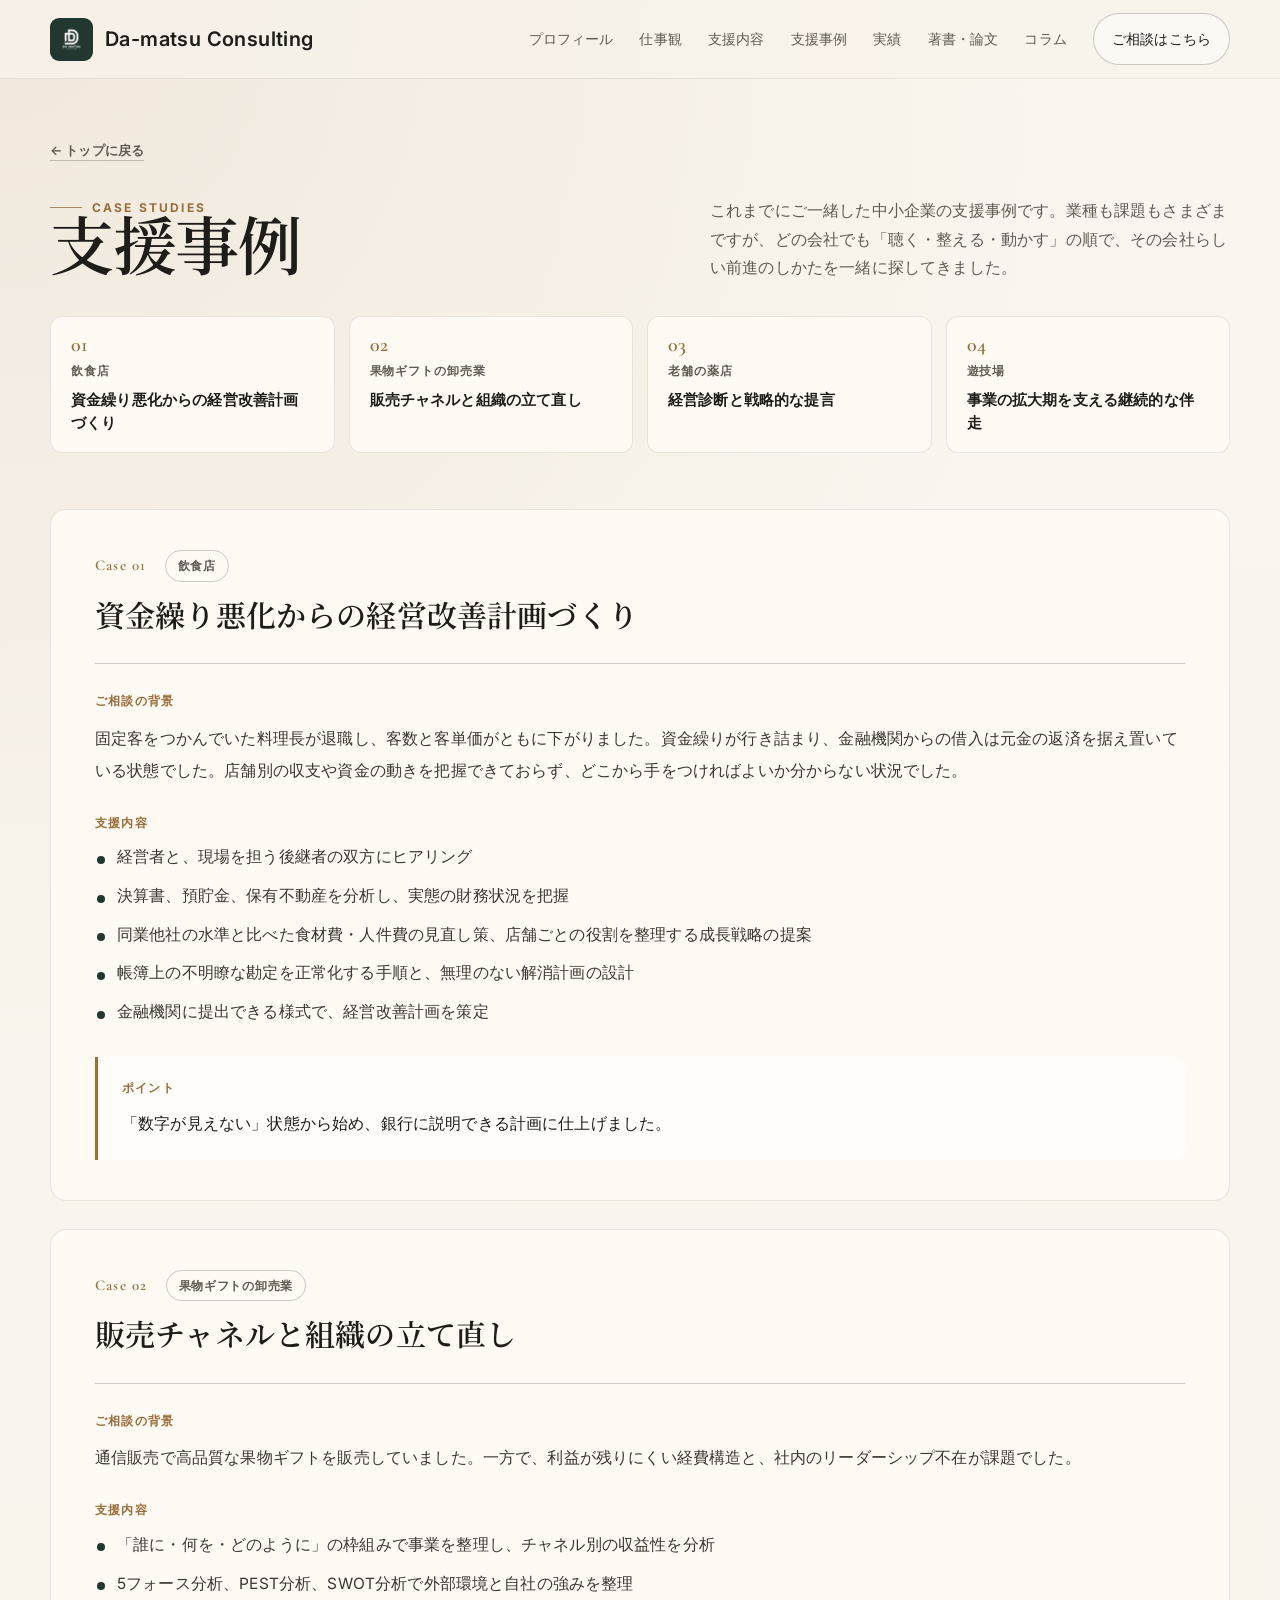
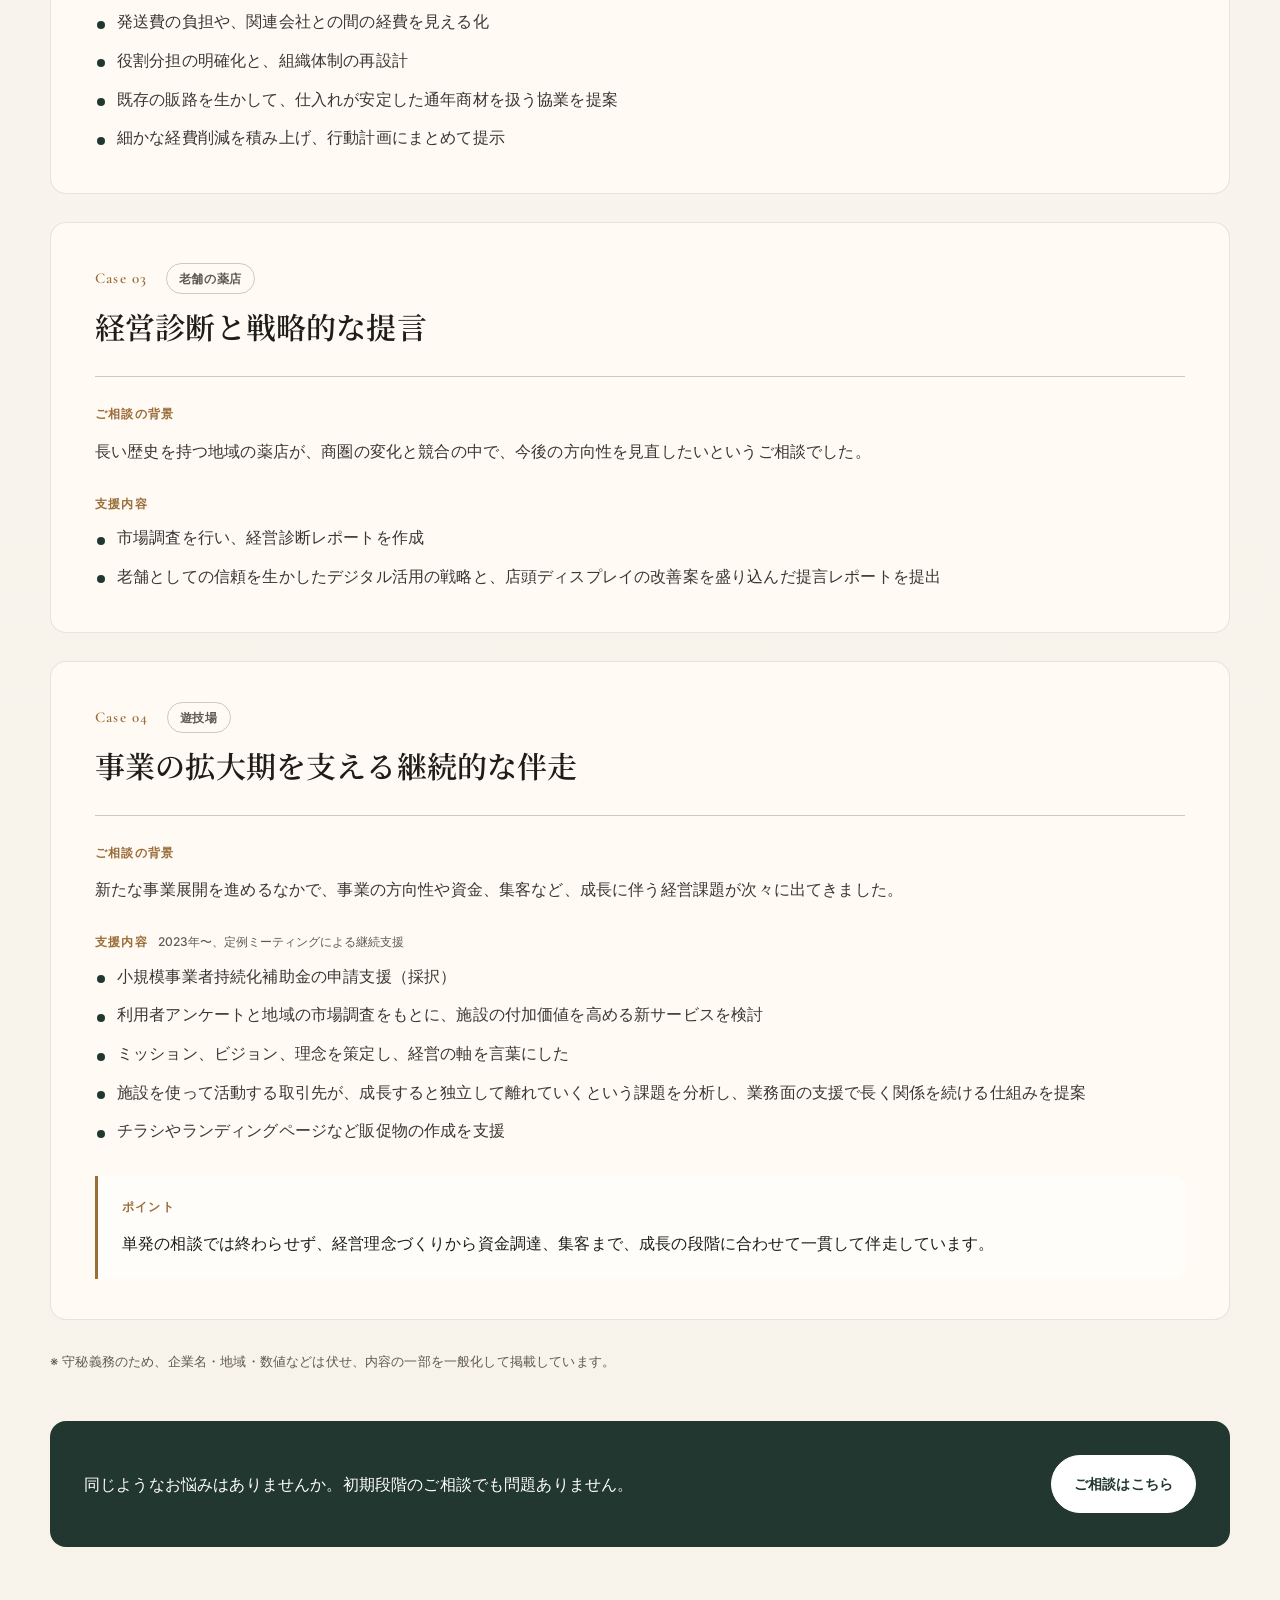
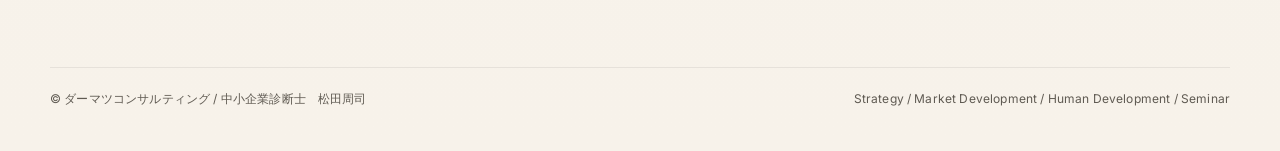
==== code_sandbox_light_git_bd143990_1787121911/cases.html @ 31232b45 "支援事例ページを追加し、トップページに入口を設置 - cases.html を新設（匿名の支援事例4件） - トップページに事例カード4枚と詳細ページへのリンクを追加 - 全ページのメニューに「支援事" ====
<!DOCTYPE html>
<html lang="ja">
<head>
  <meta charset="UTF-8" />
  <meta name="viewport" content="width=device-width, initial-scale=1.0" />
  <title>支援事例 | ダーマツコンサルティング</title>
  <meta name="description" content="ダーマツコンサルティング 松田周司（中小企業診断士）による中小企業支援の事例。経営改善計画、販売チャネルの見直し、経営診断、継続的な伴走支援などをご紹介します。" />
  <link rel="preconnect" href="https://fonts.googleapis.com">
  <link rel="preconnect" href="https://fonts.gstatic.com" crossorigin>
  <link href="https://fonts.googleapis.com/css2?family=Cormorant+Garamond:wght@400;500;600;700&family=Inter:wght@400;500;600;700&family=Noto+Serif+JP:wght@500;600;700&display=swap" rel="stylesheet">
  <link rel="stylesheet" href="css/column.css" />
</head>
<body>
  <header class="site-header">
    <div class="wrap">
      <a class="brand" href="index.html" aria-label="ダーマツコンサルティング ホーム">
        <img class="brand-mark" src="images/damatsu-logo.png" alt="" aria-hidden="true" style="width: 43px; height: 43px;" />
        <span class="brand-text">
          <span class="ja">Da-matsu Consulting</span>
        </span>
      </a>
      <button class="nav-toggle" id="navToggle" aria-label="メニューを開く" aria-expanded="false" aria-controls="siteNav">
        <span></span>
      </button>
      <nav class="nav" id="siteNav">
        <a href="index.html#profile">プロフィール</a>
        <a href="index.html#philosophy">仕事観</a>
        <a href="index.html#services">支援内容</a>
        <a href="cases.html">支援事例</a>
        <a href="index.html#achievements">実績</a>
        <a href="index.html#publications">著書・論文</a>
        <a href="column.html">コラム</a>
        <a href="index.html#contact" class="cta">ご相談はこちら</a>
      </nav>
    </div>
    <div class="nav-overlay" id="navOverlay"></div>
  </header>

    <main>
    <section class="section cases-area" id="cases" style="padding-top:56px;">
      <div class="wrap">
        <p class="reveal" style="margin-bottom:24px;"><a href="index.html" style="font-size:13px; font-weight:600; color:var(--ink-soft); border-bottom:1px solid var(--line-strong); padding-bottom:2px;">← トップに戻る</a></p>

        <div class="section-head reveal">
          <div>
            <span class="eyebrow">Case Studies</span>
            <h2>支援事例</h2>
          </div>
          <p>これまでにご一緒した中小企業の支援事例です。業種も課題もさまざまですが、どの会社でも「聴く・整える・動かす」の順で、その会社らしい前進のしかたを一緒に探してきました。</p>
        </div>

        <nav class="case-index reveal" aria-label="事例一覧">
          <a href="#case1"><span class="n">01</span><span class="ind">飲食店</span><span class="ttl">資金繰り悪化からの経営改善計画づくり</span></a>
          <a href="#case2"><span class="n">02</span><span class="ind">果物ギフトの卸売業</span><span class="ttl">販売チャネルと組織の立て直し</span></a>
          <a href="#case3"><span class="n">03</span><span class="ind">老舗の薬店</span><span class="ttl">経営診断と戦略的な提言</span></a>
          <a href="#case4"><span class="n">04</span><span class="ind">遊技場</span><span class="ttl">事業の拡大期を支える継続的な伴走</span></a>
        </nav>

        <div class="case-list">
          <article class="case reveal" id="case1">
            <header class="case-head">
              <span class="case-n">Case 01</span>
              <span class="case-ind">飲食店</span>
              <h3>資金繰り悪化からの経営改善計画づくり</h3>
            </header>
            <div class="case-block">
              <span class="k">ご相談の背景</span>
              <p>固定客をつかんでいた料理長が退職し、客数と客単価がともに下がりました。資金繰りが行き詰まり、金融機関からの借入は元金の返済を据え置いている状態でした。店舗別の収支や資金の動きを把握できておらず、どこから手をつければよいか分からない状況でした。</p>
            </div>
            <div class="case-block">
              <span class="k">支援内容</span>
              <ul>
                <li>経営者と、現場を担う後継者の双方にヒアリング</li>
                <li>決算書、預貯金、保有不動産を分析し、実態の財務状況を把握</li>
                <li>同業他社の水準と比べた食材費・人件費の見直し策、店舗ごとの役割を整理する成長戦略の提案</li>
                <li>帳簿上の不明瞭な勘定を正常化する手順と、無理のない解消計画の設計</li>
                <li>金融機関に提出できる様式で、経営改善計画を策定</li>
              </ul>
            </div>
            <div class="case-point">
              <span class="k">ポイント</span>
              <p>「数字が見えない」状態から始め、銀行に説明できる計画に仕上げました。</p>
            </div>
          </article>
          <article class="case reveal" id="case2">
            <header class="case-head">
              <span class="case-n">Case 02</span>
              <span class="case-ind">果物ギフトの卸売業</span>
              <h3>販売チャネルと組織の立て直し</h3>
            </header>
            <div class="case-block">
              <span class="k">ご相談の背景</span>
              <p>通信販売で高品質な果物ギフトを販売していました。一方で、利益が残りにくい経費構造と、社内のリーダーシップ不在が課題でした。</p>
            </div>
            <div class="case-block">
              <span class="k">支援内容</span>
              <ul>
                <li>「誰に・何を・どのように」の枠組みで事業を整理し、チャネル別の収益性を分析</li>
                <li>5フォース分析、PEST分析、SWOT分析で外部環境と自社の強みを整理</li>
                <li>発送費の負担や、関連会社との間の経費を見える化</li>
                <li>役割分担の明確化と、組織体制の再設計</li>
                <li>既存の販路を生かして、仕入れが安定した通年商材を扱う協業を提案</li>
                <li>細かな経費削減を積み上げ、行動計画にまとめて提示</li>
              </ul>
            </div>
          </article>
          <article class="case reveal" id="case3">
            <header class="case-head">
              <span class="case-n">Case 03</span>
              <span class="case-ind">老舗の薬店</span>
              <h3>経営診断と戦略的な提言</h3>
            </header>
            <div class="case-block">
              <span class="k">ご相談の背景</span>
              <p>長い歴史を持つ地域の薬店が、商圏の変化と競合の中で、今後の方向性を見直したいというご相談でした。</p>
            </div>
            <div class="case-block">
              <span class="k">支援内容</span>
              <ul>
                <li>市場調査を行い、経営診断レポートを作成</li>
                <li>老舗としての信頼を生かしたデジタル活用の戦略と、店頭ディスプレイの改善案を盛り込んだ提言レポートを提出</li>
              </ul>
            </div>
          </article>
          <article class="case reveal" id="case4">
            <header class="case-head">
              <span class="case-n">Case 04</span>
              <span class="case-ind">遊技場</span>
              <h3>事業の拡大期を支える継続的な伴走</h3>
            </header>
            <div class="case-block">
              <span class="k">ご相談の背景</span>
              <p>新たな事業展開を進めるなかで、事業の方向性や資金、集客など、成長に伴う経営課題が次々に出てきました。</p>
            </div>
            <div class="case-block">
              <span class="k">支援内容<span class="case-note">2023年〜、定例ミーティングによる継続支援</span></span>
              <ul>
                <li>小規模事業者持続化補助金の申請支援（採択）</li>
                <li>利用者アンケートと地域の市場調査をもとに、施設の付加価値を高める新サービスを検討</li>
                <li>ミッション、ビジョン、理念を策定し、経営の軸を言葉にした</li>
                <li>施設を使って活動する取引先が、成長すると独立して離れていくという課題を分析し、業務面の支援で長く関係を続ける仕組みを提案</li>
                <li>チラシやランディングページなど販促物の作成を支援</li>
              </ul>
            </div>
            <div class="case-point">
              <span class="k">ポイント</span>
              <p>単発の相談では終わらせず、経営理念づくりから資金調達、集客まで、成長の段階に合わせて一貫して伴走しています。</p>
            </div>
          </article>
        </div>

        <p class="case-disclaimer reveal">※ 守秘義務のため、企業名・地域・数値などは伏せ、内容の一部を一般化して掲載しています。</p>

        <div class="case-cta reveal">
          <p>同じようなお悩みはありませんか。初期段階のご相談でも問題ありません。</p>
          <a class="btn btn-primary" href="index.html#contact">ご相談はこちら</a>
        </div>
      </div>
    </section>
</main>

  <footer>
    <div class="wrap footer-inner">
      <span>© ダーマツコンサルティング / <span style="letter-spacing: 0.16px;">中小企業診断士　</span><span style="letter-spacing: 0.01em;">松田周司 </span></span>
      <span>Strategy / Market Development / Human Development / Seminar</span>
    </div>
  </footer>

  <script>
    (() => {
      const toggle = document.getElementById('navToggle');
      const overlay = document.getElementById('navOverlay');
      const nav = document.getElementById('siteNav');
      if (!toggle || !overlay || !nav) return;

      const setOpen = (open) => {
        document.body.classList.toggle('nav-open', open);
        toggle.setAttribute('aria-expanded', open ? 'true' : 'false');
        toggle.setAttribute('aria-label', open ? 'メニューを閉じる' : 'メニューを開く');
      };

      toggle.addEventListener('click', () => {
        setOpen(!document.body.classList.contains('nav-open'));
      });
      overlay.addEventListener('click', () => setOpen(false));
      nav.querySelectorAll('a').forEach(a => a.addEventListener('click', () => setOpen(false)));
      document.addEventListener('keydown', (e) => {
        if (e.key === 'Escape') setOpen(false);
      });
    })();

    const io = new IntersectionObserver((entries) => {
      entries.forEach((entry) => {
        if (entry.isIntersecting) entry.target.classList.add('in-view');
      });
    }, { threshold: 0.12 });
    document.querySelectorAll('.reveal').forEach(el => io.observe(el));

  </script>
</body>
</html>
---- code_sandbox_light_git_bd143990_1787121911/css/column.css ----
:root{
      --bg:#f7f2ea;
      --bg-deep:#ebe2d3;
      --panel:#fffaf3;
      --ink:#1f1d1a;
      --ink-soft:#5f5a52;
      --line:rgba(31,29,26,.12);
      --line-strong:rgba(31,29,26,.22);
      --accent:#9a6d39;
      --accent-soft:#d7ba92;
      --green:#22372f;
      --green-soft:#30483f;
      --white:#ffffff;
      --shadow:0 24px 60px rgba(30,28,24,.08);
      --radius:28px;
      --radius-sm:18px;
      --wrap:1180px;
      --serif:'Cormorant Garamond', 'Noto Serif JP', 'Hiragino Mincho ProN', 'Yu Mincho', 'Noto Serif CJK JP', serif;
      --sans:'Inter', 'Hiragino Kaku Gothic ProN', 'Hiragino Sans', 'Yu Gothic', 'Meiryo', 'Noto Sans CJK JP', sans-serif;
    }

    *{box-sizing:border-box;margin:0;padding:0;}
    html{scroll-behavior:smooth;}
    body{
      font-family:var(--sans);
      background:
        radial-gradient(circle at top left, rgba(154,109,57,.10), transparent 30%),
        linear-gradient(180deg, #faf6ef 0%, var(--bg) 100%);
      color:var(--ink);
      line-height:1.8;
      letter-spacing:.01em;
      overflow-x:hidden;
    }
    img{max-width:100%;display:block;}
    a{color:inherit;text-decoration:none;}
    ul{list-style:none;}
    .wrap{width:min(var(--wrap), calc(100% - 48px)); margin:0 auto;}
    .serif{font-family:var(--serif);}
    .num{font-variant-numeric:tabular-nums;}
    .eyebrow{
      display:inline-flex; align-items:center; gap:10px;
      font-size:12px; letter-spacing:.18em; text-transform:uppercase; color:var(--accent); font-weight:700;
    }
    .eyebrow::before{content:''; width:32px; height:1px; background:currentColor; opacity:.8;}

    .site-header{
      position:sticky; top:0; z-index:40;
      backdrop-filter:blur(16px);
      background:rgba(247,242,234,.76);
      border-bottom:1px solid rgba(31,29,26,.08);
    }
    .site-header .wrap{display:flex; align-items:center; justify-content:space-between; min-height:78px; gap:20px;}
    .brand{display:flex; align-items:center; gap:12px;}
    .brand-mark{
      width:34px; height:34px; border-radius:9px; background:var(--green);
      padding:6px; flex-shrink:0;
    }
    .brand-text{display:flex; flex-direction:column; line-height:1.05;}
    .brand .ja{font-size:20px; font-weight:600; letter-spacing:.02em;}
    .brand .en{font-size:11px; letter-spacing:.24em; color:var(--ink-soft); text-transform:uppercase; margin-top:8px;}
    .nav{display:flex; align-items:center; gap:26px; flex-wrap:wrap;}
    .nav a{font-size:14px; color:var(--ink-soft); transition:.25s ease;}
    .nav a:hover{color:var(--ink);}
    .nav .cta{
      padding:12px 18px; border:1px solid var(--line-strong); border-radius:999px; color:var(--ink);
      background:rgba(255,255,255,.46);
    }

    .nav-toggle{
      display:none; align-items:center; justify-content:center;
      width:42px; height:42px; border-radius:12px; border:1px solid var(--line);
      background:rgba(255,255,255,.5); flex-shrink:0; cursor:pointer;
      position:relative; z-index:70;
    }
    .nav-toggle span{
      position:relative; width:18px; height:2px; background:var(--ink);
      transition:background .2s ease;
    }
    .nav-toggle span::before, .nav-toggle span::after{
      content:''; position:absolute; left:0; width:18px; height:2px; background:var(--ink);
      transition:transform .28s ease, top .28s ease, opacity .2s ease;
    }
    .nav-toggle span::before{top:-6px;}
    .nav-toggle span::after{top:6px;}
    .nav-open .nav-toggle span{background:transparent;}
    .nav-open .nav-toggle span::before{top:0; transform:rotate(45deg);}
    .nav-open .nav-toggle span::after{top:0; transform:rotate(-45deg);}

    .nav-overlay{
      position:fixed; inset:0; background:rgba(31,29,26,.4);
      opacity:0; pointer-events:none; transition:opacity .3s ease; z-index:50;
    }
    .nav-open .nav-overlay{opacity:1; pointer-events:auto;}
    body.nav-open{overflow:hidden;}

    .hero{padding:56px 0 34px;}
    .hero-shell{
      display:grid; grid-template-columns:1.08fr .92fr; gap:44px; align-items:stretch;
    }
    .hero-copy{padding:42px 0 24px;}
    .hero-copy h1{
      font-family:var(--serif);
      font-size:clamp(48px, 7vw, 92px);
      line-height:.98; font-weight:600; letter-spacing:-.03em;
      margin:18px 0 28px;
    }
    .hero-copy .lead{font-size:18px; max-width:630px; color:var(--ink-soft);}
    .hero-actions{display:flex; gap:14px; flex-wrap:wrap; margin:34px 0 38px;}
    .btn{
      display:inline-flex; align-items:center; justify-content:center; gap:10px;
      padding:15px 22px; border-radius:999px; border:1px solid var(--line-strong);
      font-size:14px; font-weight:600; transition:.25s ease;
    }
    .btn-primary{background:var(--green); color:var(--white); border-color:var(--green);}
    .btn-primary:hover{background:var(--green-soft); border-color:var(--green-soft);}
    .btn-secondary{background:rgba(255,255,255,.55);}
    .btn-secondary:hover{background:var(--white);}
    .credential-row{display:flex; flex-wrap:wrap; gap:12px;}
    .credential-chip{
      padding:11px 14px; border-radius:999px; font-size:13px; color:var(--ink-soft);
      background:rgba(255,255,255,.58); border:1px solid rgba(31,29,26,.08);
    }

    .hero-visual{position:relative; min-height:760px;}
    .hero-card{
      position:relative; height:100%; min-height:760px; border-radius:34px; overflow:hidden; box-shadow:var(--shadow);
      background:var(--bg-deep);
    }
    .hero-card::before{
      content:''; position:absolute; inset:0;
      background:linear-gradient(180deg, rgba(247,242,234,0) 0%, rgba(35,26,18,.10) 52%, rgba(17,17,17,.48) 100%);
    }
    .hero-card{
      background-image:linear-gradient(180deg, rgba(16,16,16,.08), rgba(16,16,16,.30)), url("images/hero-photo.jpg");
      background-size:cover; background-position:center; background-repeat:no-repeat;
    }
    .hero-tag{
      position:absolute; top:24px; left:24px; z-index:2;
      padding:9px 14px; border-radius:999px; background:rgba(255,255,255,.68); backdrop-filter:blur(8px);
      font-size:12px; font-weight:700; letter-spacing:.16em; text-transform:uppercase;
      display:inline-flex; align-items:center; gap:8px;
    }
    .hero-tag img{width:20px; height:20px; border-radius:50%; object-fit:cover; max-width:20px;}
    .hero-note{
      position:absolute; right:24px; bottom:24px; z-index:2; width:min(320px, calc(100% - 48px));
      padding:22px 22px 20px; border-radius:24px; background:rgba(20,20,20,.36); color:#fff; backdrop-filter:blur(12px);
      border:1px solid rgba(255,255,255,.14);
    }
    .hero-note .top{font-size:12px; letter-spacing:.14em; text-transform:uppercase; color:rgba(255,255,255,.68); margin-bottom:10px; display:block;}
    .hero-note strong{display:block; font-size:26px; line-height:1.2; font-family:var(--serif); font-weight:600; margin-bottom:6px;}
    .hero-note p{font-size:13px; line-height:1.8; color:rgba(255,255,255,.82);}

    .section{padding:96px 0;}
    .section-head{display:flex; justify-content:space-between; gap:30px; align-items:end; margin-bottom:34px;}
    .section-head h2{font-family:var(--serif); font-size:clamp(38px, 5vw, 64px); line-height:1; font-weight:600; letter-spacing:-.02em;}
    .section-head p{max-width:520px; color:var(--ink-soft); font-size:16px;}

    .intro-panel{
      display:grid; grid-template-columns:1.15fr .85fr; gap:28px; align-items:stretch;
      padding:34px; border-radius:30px; background:rgba(255,255,255,.52); border:1px solid rgba(31,29,26,.08); box-shadow:var(--shadow);
    }
    .intro-message{font-family:var(--serif); font-size:clamp(32px, 4vw, 52px); line-height:1.08; letter-spacing:-.02em;}
    .intro-side{display:grid; gap:20px; align-content:start;}
    .intro-side p{color:var(--ink-soft);}
    .mini-stats{display:grid; grid-template-columns:repeat(3,1fr); gap:14px;}
    .mini-stat{padding:18px; border-radius:22px; background:var(--panel); border:1px solid rgba(31,29,26,.07);}
    .mini-stat strong{display:block; font-size:30px; font-family:var(--serif); font-weight:600;}
    .mini-stat span{font-size:12px; color:var(--ink-soft); text-transform:uppercase; letter-spacing:.12em;}

    .profile-grid{display:grid; grid-template-columns:.9fr 1.1fr; gap:36px; align-items:start;}
    .profile-photo{
      position:relative; border-radius:32px; overflow:hidden; min-height:310px; box-shadow:var(--shadow);
      background:var(--bg-deep);
    }
    .profile-photo::after{content:''; position:absolute; inset:18px; border-radius:24px; border:1px solid rgba(255,255,255,.26); z-index:2;}
    .profile-photo img{position:absolute; inset:0; width:100%; height:100%; object-fit:cover; z-index:1;}
    .profile-card{
      margin-top:-86px; margin-left:24px; width:min(270px, calc(100% - 48px));
      padding:22px; border-radius:24px; background:rgba(255,250,243,.88); backdrop-filter:blur(10px);
      border:1px solid rgba(31,29,26,.08); box-shadow:0 10px 30px rgba(0,0,0,.08);
    }
    .profile-card .name{font-size:28px; font-family:var(--serif); font-weight:600; margin-bottom:5px;}
    .profile-card .role{font-size:13px; color:var(--ink-soft); line-height:1.7;}

    .profile-copy{display:grid; gap:24px;}
    .message-box{
      padding:28px 30px; border-radius:28px; background:var(--panel); border:1px solid rgba(31,29,26,.08);
    }
    .message-box h3{font-family:var(--serif); font-size:38px; line-height:1.06; font-weight:600; margin-bottom:14px;}
    .message-box p{color:var(--ink-soft);}
    .profile-copy .body p{font-size:15.5px; color:var(--ink-soft); margin-bottom:18px;}
    .detail-list{display:grid; grid-template-columns:repeat(2, minmax(0,1fr)); gap:14px;}
    .detail-item{padding:18px; border-radius:22px; background:rgba(255,255,255,.52); border:1px solid rgba(31,29,26,.08);}
    .detail-item .label{font-size:11px; letter-spacing:.16em; text-transform:uppercase; color:var(--accent); font-weight:700; display:block; margin-bottom:10px;}
    .detail-item .value{font-size:14px; color:var(--ink); line-height:1.7;}

    .services-area{background:linear-gradient(180deg, rgba(235,226,211,.50), rgba(235,226,211,.20)); border-top:1px solid rgba(31,29,26,.06); border-bottom:1px solid rgba(31,29,26,.06);}
    .services-banner{border-radius:28px; overflow:hidden; box-shadow:var(--shadow); margin-bottom:28px;}
    .services-banner img{width:100%; display:block; height:auto;}
    .service-grid{display:grid; grid-template-columns:repeat(2, minmax(0,1fr)); gap:18px;}
    .service-card{
      padding:28px; border-radius:28px; background:rgba(255,255,255,.72); border:1px solid rgba(31,29,26,.08);
      box-shadow:0 14px 36px rgba(31,29,26,.05);
    }
    .service-card .index{display:inline-flex; align-items:center; justify-content:center; width:42px; height:42px; border-radius:999px; background:var(--green); color:#fff; font-size:13px; font-weight:700; margin-bottom:18px;}
    .service-card h3{font-family:var(--serif); font-size:34px; line-height:1.04; font-weight:600; margin-bottom:12px;}
    .service-card p{color:var(--ink-soft); font-size:15px;}

    .service-feature{
      margin-top:18px; padding:36px; border-radius:28px; background:linear-gradient(135deg, var(--green) 0%, #1a2923 60%, #121916 100%);
      color:#fff; display:grid; grid-template-columns:1.1fr .9fr; gap:30px; align-items:center;
    }
    .service-feature .index{display:inline-flex; align-items:center; justify-content:center; width:42px; height:42px; border-radius:999px; background:rgba(255,255,255,.16); color:#fff; font-size:13px; font-weight:700; margin-bottom:18px;}
    .service-feature h3{font-family:var(--serif); font-size:34px; line-height:1.1; font-weight:600; margin-bottom:14px;}
    .service-feature > div:first-child > p{color:rgba(255,255,255,.78); font-size:15px; margin-bottom:14px;}
    .service-feature > div:first-child > p:last-child{margin-bottom:0;}
    .feature-sources{display:grid; gap:12px;}
    .feature-source{padding:16px 18px; border-radius:20px; background:rgba(255,255,255,.08); border:1px solid rgba(255,255,255,.12);}
    .feature-source .k{font-size:11px; letter-spacing:.14em; text-transform:uppercase; color:rgba(255,255,255,.56); display:block; margin-bottom:6px;}
    .feature-source .v{font-size:14px; color:#fff;}

    .approach-shell{display:grid; grid-template-columns:1fr 1fr 1fr; gap:18px;}
    .approach-card{padding:28px; border-radius:28px; background:var(--green); color:#fff; min-height:240px;}
    .approach-card span{display:block; font-size:12px; letter-spacing:.18em; text-transform:uppercase; color:rgba(255,255,255,.56); margin-bottom:18px;}
    .approach-card h3{font-family:var(--serif); font-size:34px; font-weight:600; line-height:1.04; margin-bottom:10px;}
    .approach-card p{color:rgba(255,255,255,.78); font-size:14px;}

    .achievement-shell{display:grid; grid-template-columns:.9fr 1.1fr; gap:26px; align-items:start;}
    .metric-panel{padding:34px; border-radius:30px; background:var(--green); color:#fff;}
    .metric-panel h3{font-family:var(--serif); font-size:48px; line-height:1; font-weight:600; margin:18px 0 14px;}
    .metric-panel p{color:rgba(255,255,255,.76); max-width:380px;}
    .metric-list{display:grid; gap:14px; margin-top:28px;}
    .metric-item{display:flex; justify-content:space-between; gap:20px; padding-top:14px; border-top:1px solid rgba(255,255,255,.14);}
    .metric-item strong{font-size:28px; font-family:var(--serif); font-weight:600;}
    .metric-item span{font-size:13px; color:rgba(255,255,255,.65); align-self:end; text-transform:uppercase; letter-spacing:.12em;}

    .achievement-cards{display:grid; gap:18px;}
    .achievement-card{padding:28px; border-radius:28px; background:rgba(255,255,255,.72); border:1px solid rgba(31,29,26,.08);}
    .achievement-card h4{font-size:14px; letter-spacing:.16em; text-transform:uppercase; color:var(--accent); margin-bottom:16px;}
    .chips{display:flex; flex-wrap:wrap; gap:10px;}
    .chip{padding:9px 14px; border-radius:999px; font-size:13px; background:var(--panel); border:1px solid rgba(31,29,26,.08); color:var(--ink-soft);}
    .timeline{display:grid; gap:14px;}
    .timeline-item{display:grid; grid-template-columns:80px 1fr; gap:14px; padding-top:14px; border-top:1px solid rgba(31,29,26,.08);}
    .timeline-item .year{font-size:12px; letter-spacing:.14em; text-transform:uppercase; color:var(--accent); font-weight:700;}
    .timeline-item .text{font-size:14px; color:var(--ink-soft);}

    .publication-list{display:grid; gap:12px;}
    .publication-item{padding:18px 20px; border-radius:22px; background:rgba(255,255,255,.52); border:1px solid rgba(31,29,26,.08); color:var(--ink-soft); font-size:14px;}
    .publication-item b{color:var(--ink); font-weight:600;}
    .publication-item a{text-decoration:underline; text-underline-offset:2px;}
    .publication-item a:hover{color:var(--accent);}
    .publication-item-book{display:flex; gap:16px; align-items:flex-start;}
    .publication-cover{flex-shrink:0; display:block; width:96px; border-radius:12px; overflow:hidden; box-shadow:0 6px 16px rgba(31,29,26,.14);}
    .publication-cover img{width:100%; display:block;}
    .publication-text{flex:1;}
    @media (max-width: 560px){
      .publication-item-book{flex-direction:column;}
      .publication-cover{width:120px;}
    }
    .publication-list-wide{grid-template-columns:1fr 1fr;}
    .publication-list-wide .publication-item-journal{grid-column:1 / -1;}
    @media (max-width: 860px){
      .publication-list-wide{grid-template-columns:1fr;}
    }

    .cta-section{padding:96px 0 110px;}
    .cta-panel{
      position:relative; overflow:hidden; border-radius:34px; padding:44px; background:linear-gradient(135deg, var(--green) 0%, #1a2923 55%, #121916 100%);
      color:#fff; box-shadow:var(--shadow);
    }
    .cta-panel::before{content:''; position:absolute; inset:auto -80px -100px auto; width:280px; height:280px; border-radius:50%; background:rgba(255,255,255,.06);}
    .cta-panel::after{content:''; position:absolute; inset:28px; border:1px solid rgba(255,255,255,.10); border-radius:26px; pointer-events:none;}
    .cta-grid{position:relative; z-index:2; display:grid; grid-template-columns:1.1fr .9fr; gap:30px; align-items:end;}
    .cta-copy h2{font-family:var(--serif); font-size:clamp(40px, 5vw, 66px); line-height:.96; font-weight:600; letter-spacing:-.02em; margin:18px 0 18px;}
    .cta-copy p{max-width:560px; color:rgba(255,255,255,.78);}
    .contact-info{display:grid; gap:14px;}
    .contact-box{padding:18px 20px; border-radius:22px; background:rgba(255,255,255,.08); border:1px solid rgba(255,255,255,.10);}
    .contact-box .k{font-size:11px; letter-spacing:.18em; text-transform:uppercase; color:rgba(255,255,255,.55); display:block; margin-bottom:8px;}
    .contact-box .v{font-size:14px; color:#fff;}
    .contact-actions{display:flex; gap:12px; flex-wrap:wrap; margin-top:8px;}
    .btn-light{background:#fff; color:var(--green); border-color:#fff;}
    .btn-light:hover{background:#f2eadf; border-color:#f2eadf;}
    .btn-ghost{background:transparent; color:#fff; border-color:rgba(255,255,255,.24);}
    .btn-ghost:hover{background:rgba(255,255,255,.06);}
    .btn-line{padding:9px 18px;}
    .btn-line img{height:16px; width:auto; display:block;}
    .cta-note{font-size:12px; color:rgba(255,255,255,.56); margin-top:12px;}

    footer{padding:24px 0 42px;}
    .footer-inner{display:flex; justify-content:space-between; gap:16px; flex-wrap:wrap; font-size:12px; color:var(--ink-soft); border-top:1px solid rgba(31,29,26,.08); padding-top:20px;}

    .philosophy-area{background:linear-gradient(180deg, rgba(235,226,211,.35), rgba(235,226,211,0));}
    .philosophy-quote{
      text-align:center; max-width:720px; margin:0 auto 40px; font-style:normal;
      font-family:var(--serif); font-size:clamp(26px, 3.6vw, 40px); line-height:1.35; font-weight:600; color:var(--ink);
    }
    .philosophy-grid{display:grid; grid-template-columns:repeat(2, minmax(0,1fr)); gap:22px;}
    .philosophy-card{padding:32px; border-radius:28px; background:rgba(255,255,255,.72); border:1px solid rgba(31,29,26,.08); box-shadow:0 14px 36px rgba(31,29,26,.05);}
    .philosophy-card .tag{display:inline-block; font-size:11px; letter-spacing:.18em; text-transform:uppercase; color:var(--accent); font-weight:700; margin-bottom:14px;}
    .philosophy-card h3{font-family:var(--serif); font-size:30px; line-height:1.15; font-weight:600; margin-bottom:14px;}
    .philosophy-card p{color:var(--ink-soft); font-size:14.5px; margin-bottom:14px;}
    .philosophy-card p:last-child{margin-bottom:0;}

    .column-area{border-top:1px solid rgba(31,29,26,.06);}
    .column-article{
      padding:44px clamp(24px, 5vw, 56px); border-radius:30px; background:var(--panel);
      border:1px solid rgba(31,29,26,.08); box-shadow:var(--shadow);
    }
    .column-article .meta{font-size:11px; letter-spacing:.14em; text-transform:uppercase; color:var(--accent); font-weight:700; display:block; margin-bottom:14px;}
    .column-article .meta img{display:block; max-width:100%; border-radius:16px; margin-bottom:14px;}
    .column-article h3{font-family:var(--serif); font-size:clamp(28px, 3.4vw, 40px); line-height:1.2; font-weight:600; margin-bottom:28px;}
    .column-body{display:grid; gap:26px;}
    .column-block h4{font-size:17px; font-weight:600; color:var(--ink); margin-bottom:10px;}
    .column-block p{color:var(--ink-soft); font-size:15px;}
    .column-block p + p{margin-top:12px;}
    .column-block + .column-block{padding-top:26px; border-top:1px solid rgba(31,29,26,.08);}
    .column-hero{display:block; width:100%; height:auto; border-radius:20px; margin-bottom:30px;}
    .column-article + .column-article{margin-top:32px;}
    .column-article{scroll-margin-top:100px;}
    .column-index{display:grid; gap:0; margin-bottom:34px; border-top:1px solid var(--line);}
    .column-index a{display:grid; grid-template-columns:150px 1fr auto; gap:16px; align-items:baseline; padding:16px 4px; border-bottom:1px solid var(--line); transition:.25s ease;}
    .column-index a:hover{background:rgba(255,255,255,.5);}
    .column-index .cat{font-size:11.5px; font-weight:700; letter-spacing:.08em; color:var(--accent);}
    .column-index .ttl{font-size:16px; font-weight:600;}
    .column-index .go{font-size:14px; color:var(--ink-soft);}
    .column-note{margin-top:30px; padding-top:22px; border-top:1px solid rgba(31,29,26,.08); font-size:14px; color:var(--ink-soft);}
    .column-note a{text-decoration:underline; text-underline-offset:2px; color:var(--ink);}
    @media (max-width: 860px){ .column-index a{grid-template-columns:1fr auto; } .column-index .cat{grid-column:1 / -1;} }
    .column-more{text-align:center; margin-top:30px;}
    .column-more a{font-size:13px; font-weight:600; color:var(--ink-soft); border-bottom:1px solid var(--line-strong); padding-bottom:2px; transition:.25s ease;}
    .column-more a:hover{color:var(--ink); border-color:var(--ink);}

    .note-feed{margin-top:64px;}
    .note-feed[hidden]{display:none;}
    .note-grid{display:grid; grid-template-columns:repeat(3, minmax(0,1fr)); gap:18px;}
    .note-card{display:flex; flex-direction:column; border-radius:24px; overflow:hidden; background:var(--panel); border:1px solid rgba(31,29,26,.08); box-shadow:0 14px 36px rgba(31,29,26,.05); transition:transform .25s ease, box-shadow .25s ease;}
    .note-card:hover{transform:translateY(-3px); box-shadow:0 18px 44px rgba(31,29,26,.10);}
    .note-thumb{display:block; width:100%; aspect-ratio:1.91 / 1; object-fit:cover; background:var(--bg-deep);}
    .note-card-body{padding:20px 22px 22px; display:flex; flex-direction:column; gap:8px; flex:1;}
    .note-date{font-size:11px; letter-spacing:.14em; color:var(--accent); font-weight:700;}
    .note-title{font-size:16px; line-height:1.55; font-weight:600; color:var(--ink);}
    .note-excerpt{font-size:13px; line-height:1.75; color:var(--ink-soft); display:-webkit-box; -webkit-line-clamp:3; -webkit-box-orient:vertical; overflow:hidden;}
    @media (max-width: 1080px){ .note-grid{grid-template-columns:repeat(2, minmax(0,1fr));} }
    @media (max-width: 860px){ .note-grid{grid-template-columns:1fr;} .note-feed{margin-top:48px;} }

    .reveal{opacity:0; transform:translateY(16px); transition:opacity .7s ease, transform .7s ease;}
    .reveal.in-view{opacity:1; transform:translateY(0);}

    @media (max-width: 1080px){
      .hero-shell, .intro-panel, .profile-grid, .achievement-shell, .cta-grid{grid-template-columns:1fr;}
      .hero-visual{min-height:580px;}
      .hero-card{min-height:580px;}
      .profile-card{margin-top:-70px;}
    }

    @media (max-width: 860px){
      .wrap{width:min(var(--wrap), calc(100% - 30px));}
      .site-header .wrap{min-height:70px;}
      .nav-toggle{display:inline-flex;}
      .nav{
        position:fixed; top:0; right:-320px; z-index:60;
        width:min(320px, 84vw); height:100vh; height:100dvh;
        background:var(--panel); box-shadow:-24px 0 60px rgba(30,28,24,.18);
        flex-direction:column; align-items:stretch; flex-wrap:nowrap; gap:0;
        padding:88px 28px 28px; overflow-y:auto;
        transition:right .35s ease;
      }
      .nav-open .nav{right:0;}
      .nav a{
        font-size:16px; padding:16px 0; border-bottom:1px solid var(--line);
      }
      .nav .cta{
        margin-top:22px; text-align:center; padding:14px 18px;
      }
      .section{padding:74px 0;}
      .section-head{display:block; margin-bottom:24px;}
      .section-head p{margin-top:14px;}
      .mini-stats, .service-grid, .approach-shell, .detail-list, .philosophy-grid, .service-feature{grid-template-columns:1fr;}
      .profile-photo{min-height:500px;}
      .timeline-item{grid-template-columns:1fr; gap:4px;}
      .cta-panel{padding:34px 24px;}
      .intro-panel{padding:24px;}
      .hero{padding-top:30px;}
    }

    /* ===== コラム：一覧ページ ===== */
    .column-cards{display:grid; grid-template-columns:repeat(3, minmax(0,1fr)); gap:22px;}
    .column-card{display:flex; flex-direction:column; padding:28px 28px 26px; border-radius:14px; background:var(--panel); border:1px solid rgba(31,29,26,.10); transition:transform .25s ease, box-shadow .25s ease, border-color .25s ease;}
    .column-card:hover{transform:translateY(-4px); box-shadow:0 20px 46px rgba(31,29,26,.10); border-color:rgba(31,29,26,.2);}
    .column-card .cat{font-size:11.5px; font-weight:700; letter-spacing:.08em; color:var(--accent); margin-bottom:14px;}
    .column-card .ttl{font-family:var(--serif); font-size:22px; line-height:1.45; font-weight:600; margin-bottom:14px;}
    .column-card .ex{font-size:14px; line-height:1.85; color:var(--ink-soft); display:-webkit-box; -webkit-line-clamp:3; -webkit-box-orient:vertical; overflow:hidden; margin-bottom:22px;}
    .column-card .go{margin-top:auto; font-size:13px; font-weight:700; color:var(--green); display:inline-flex; gap:8px; align-items:center;}
    .column-card .go i{font-style:normal; transition:transform .25s ease;}
    .column-card:hover .go i{transform:translateX(5px);}
    .column-hero{border-radius:14px; margin-bottom:34px;}

    /* ===== コラム：記事ページ ===== */
    .article-area{padding:48px 0 96px;}
    .article{max-width:680px; margin:0 auto;}
    .article-back{display:inline-block; font-size:13px; font-weight:600; color:var(--ink-soft); border-bottom:1px solid var(--line-strong); padding-bottom:2px; transition:.25s ease;}
    .article-back:hover{color:var(--ink); border-color:var(--ink);}
    .article-head{margin:40px 0 44px; padding-bottom:34px; border-bottom:1px solid var(--line-strong);}
    .article-cat{display:block; font-size:12px; font-weight:700; letter-spacing:.1em; color:var(--accent); margin-bottom:18px;}
    .article-head h1{font-family:var(--serif); font-size:clamp(30px, 4.4vw, 46px); line-height:1.4; font-weight:600; letter-spacing:.01em;}
    .article-body p{font-size:17px; line-height:2.05; color:#3a3733; margin-top:1.5em;}
    .article-body > p:first-child{margin-top:0;}
    .article-body h2{font-family:var(--serif); font-size:25px; line-height:1.5; font-weight:600; margin-top:64px; padding-top:28px; border-top:1px solid var(--line);}
    .article-body h2 + p{margin-top:1em;}
    .article-lead{padding:22px 26px; border-left:3px solid var(--accent); background:rgba(255,255,255,.55); border-radius:0 10px 10px 0;}
    .article-lead .k{display:block; font-size:12px; font-weight:700; letter-spacing:.1em; color:var(--accent); margin-bottom:6px;}
    .article-lead p{margin-top:0; font-size:16.5px; line-height:1.95;}

    .pullquote{margin:56px -40px; padding:34px 0; border-top:1px solid var(--line-strong); border-bottom:1px solid var(--line-strong); text-align:center;}
    .article-body .pullquote p{font-family:var(--serif); font-size:clamp(21px, 3vw, 31px); line-height:1.65; font-weight:600; color:var(--green); margin:0; letter-spacing:.02em;}

    .fig{margin:52px -90px; padding:34px 36px 28px; border-radius:14px; background:var(--panel); border:1px solid rgba(31,29,26,.10);}
    .fig figcaption{margin-top:22px; font-size:13px; line-height:1.8; color:var(--ink-soft); text-align:center;}
    .fig-title{font-size:12px; font-weight:700; letter-spacing:.1em; color:var(--accent); margin-bottom:20px; text-align:center;}

    /* 図：6つの流れ */
    .flow{list-style:none; display:grid; grid-template-columns:repeat(6, 1fr); gap:10px; align-items:stretch; counter-reset:flow;}
    .flow li{position:relative; counter-increment:flow; padding:14px 8px 16px; border-radius:10px; border:1px solid var(--line-strong); background:#fff; text-align:center; font-size:13.5px; font-weight:600; line-height:1.5; display:flex; flex-direction:column; align-items:center; justify-content:flex-start; gap:6px;}
    .flow li::before{content:counter(flow); font-family:var(--serif); font-size:20px; font-weight:600; color:var(--accent); line-height:1;}
    .flow li:not(:last-child)::after{content:''; position:absolute; right:-9px; top:50%; width:8px; height:8px; border-top:2px solid var(--line-strong); border-right:2px solid var(--line-strong); transform:translateY(-50%) rotate(45deg); z-index:1; background:transparent;}
    .flow li.key{background:var(--green); border-color:var(--green); color:#fff; box-shadow:0 12px 28px rgba(34,55,47,.28); transform:translateY(-6px);}
    .flow li.key::before{color:var(--accent-soft);}
    .flow li.key small{display:block; font-size:11px; font-weight:500; color:rgba(255,255,255,.82); line-height:1.5;}

    /* 図：PM理論 */
    .pm{display:grid; gap:10px; max-width:540px; margin:0 auto;}
    .pm-y{text-align:left; font-size:12.5px; font-weight:700; color:var(--ink-soft); letter-spacing:.06em;}
    .pm-x{text-align:right; font-size:12.5px; font-weight:700; color:var(--ink-soft); letter-spacing:.06em;}
    .pm-grid{display:grid; grid-template-columns:1fr 1fr; gap:10px;}
    .pm-cell{padding:22px 16px; border-radius:10px; border:1px solid var(--line-strong); background:#fff; text-align:center;}
    .pm-cell b{display:block; font-family:var(--serif); font-size:30px; line-height:1.1; font-weight:600;}
    .pm-cell span{display:block; margin-top:8px; font-size:13px; line-height:1.6; color:var(--ink-soft);}
    .pm-cell.key{background:var(--green); border-color:var(--green); color:#fff; box-shadow:0 12px 28px rgba(34,55,47,.28);}
    .pm-cell.key span{color:rgba(255,255,255,.82);}

    /* 図：狙って撃つ／撃て！狙え！ */
    .vs{display:grid; gap:14px; max-width:620px; margin:0 auto;}
    .vs-row{display:grid; grid-template-columns:170px 1fr; gap:18px; align-items:center; padding:18px 20px; border-radius:10px; border:1px solid var(--line-strong); background:#fff;}
    .vs-row .lbl{font-size:12px; color:var(--ink-soft); line-height:1.6;}
    .vs-row .lbl b{display:block; font-family:var(--serif); font-size:20px; color:var(--ink); font-weight:600;}
    .vs-steps{display:flex; align-items:center; gap:10px; flex-wrap:wrap;}
    .vs-steps span{padding:9px 18px; border-radius:999px; border:1px solid var(--line-strong); font-size:14px; font-weight:700; background:var(--bg);}
    .vs-steps i{font-style:normal; color:var(--ink-soft);}
    .vs-row.key{background:var(--green); border-color:var(--green); box-shadow:0 12px 28px rgba(34,55,47,.28);}
    .vs-row.key .lbl{color:rgba(255,255,255,.78);}
    .vs-row.key .lbl b{color:#fff;}
    .vs-row.key .vs-steps span{background:rgba(255,255,255,.12); border-color:rgba(255,255,255,.3); color:#fff;}
    .vs-row.key .vs-steps i{color:var(--accent-soft);}

    .article-note{margin-top:56px; padding-top:24px; border-top:1px solid var(--line); font-size:14px; line-height:1.9; color:var(--ink-soft);}
    .article-note a{text-decoration:underline; text-underline-offset:2px; color:var(--ink);}
    .article-others{margin-top:64px;}
    .article-others .k{font-size:12px; font-weight:700; letter-spacing:.1em; color:var(--accent); margin-bottom:6px;}
    .article-others a.row{display:grid; grid-template-columns:1fr auto; gap:16px; align-items:baseline; padding:18px 4px; border-bottom:1px solid var(--line); transition:.25s ease;}
    .article-others a.row:first-of-type{border-top:1px solid var(--line);}
    .article-others a.row:hover{background:rgba(255,255,255,.5);}
    .article-others .ttl{font-family:var(--serif); font-size:19px; font-weight:600; line-height:1.5;}
    .article-others .cat{display:block; font-family:var(--sans); font-size:11.5px; font-weight:700; letter-spacing:.08em; color:var(--ink-soft); margin-bottom:2px;}
    .article-foot{display:flex; justify-content:space-between; gap:16px; flex-wrap:wrap; align-items:center; margin-top:44px;}

    @media (max-width: 1080px){
      .column-cards{grid-template-columns:1fr; gap:16px;}
      .fig{margin-left:0; margin-right:0;}
      .pullquote{margin-left:0; margin-right:0;}
    }
    @media (max-width: 860px){
      .article-area{padding:30px 0 70px;}
      .article-head{margin:28px 0 32px; padding-bottom:26px;}
      .article-body p{font-size:16px; line-height:2;}
      .article-body h2{font-size:22px; margin-top:48px;}
      .pullquote{margin-top:44px; margin-bottom:44px; padding:26px 0;}
      .fig{padding:24px 18px 20px; margin-top:40px; margin-bottom:40px;}
      .flow{grid-template-columns:1fr; gap:14px;}
      .flow li{flex-direction:row; justify-content:flex-start; text-align:left; gap:14px; padding:12px 16px;}
      .flow li.key{transform:none; flex-wrap:wrap;}
      .flow li.key small{flex-basis:100%; padding-left:26px;}
      .flow li:not(:last-child)::after{right:auto; left:50%; top:auto; bottom:-10px; transform:translateX(-50%) rotate(135deg);}
      .pm-cell{padding:16px 8px;}
      .pm-cell b{font-size:24px;}
      .pm-cell span{font-size:12px;}
      .vs-row{grid-template-columns:1fr; gap:12px;}
    }

    /* ===== 支援事例ページ ===== */
    .case-index{display:grid; grid-template-columns:repeat(4, minmax(0,1fr)); gap:14px; margin-bottom:56px;}
    .case-index a{display:flex; flex-direction:column; gap:6px; padding:18px 20px; border-radius:12px; background:var(--panel); border:1px solid rgba(31,29,26,.10); transition:transform .25s ease, border-color .25s ease;}
    .case-index a:hover{transform:translateY(-3px); border-color:rgba(31,29,26,.25);}
    .case-index .n{font-family:var(--serif); font-size:20px; font-weight:600; color:var(--accent); line-height:1;}
    .case-index .ind{font-size:11.5px; font-weight:700; letter-spacing:.08em; color:var(--ink-soft);}
    .case-index .ttl{font-size:14.5px; font-weight:600; line-height:1.6;}
    .case-list{display:grid; gap:28px;}
    .case{padding:40px 44px; border-radius:16px; background:var(--panel); border:1px solid rgba(31,29,26,.10); scroll-margin-top:96px;}
    .case-head{padding-bottom:24px; margin-bottom:26px; border-bottom:1px solid var(--line-strong);}
    .case-n{font-family:var(--serif); font-size:15px; font-weight:600; color:var(--accent); letter-spacing:.08em; margin-right:14px;}
    .case-ind{display:inline-block; font-size:12px; font-weight:700; letter-spacing:.06em; padding:4px 12px; border-radius:999px; border:1px solid var(--line-strong); color:var(--ink-soft);}
    .case-head h3{font-family:var(--serif); font-size:clamp(22px, 2.8vw, 30px); line-height:1.45; font-weight:600; margin-top:14px;}
    .case-block + .case-block{margin-top:26px;}
    .case .k{display:block; font-size:12px; font-weight:700; letter-spacing:.1em; color:var(--accent); margin-bottom:10px;}
    .case-note{margin-left:10px; font-weight:500; letter-spacing:0; color:var(--ink-soft);}
    .case-block p{font-size:16px; line-height:2; color:#3a3733;}
    .case-block ul{list-style:none; display:grid; gap:10px;}
    .case-block li{position:relative; padding-left:22px; font-size:15.5px; line-height:1.85; color:#3a3733;}
    .case-block li::before{content:''; position:absolute; left:2px; top:.8em; width:8px; height:8px; border-radius:50%; background:var(--green);}
    .case-point{margin-top:30px; padding:20px 24px; border-left:3px solid var(--accent); background:rgba(255,255,255,.6); border-radius:0 10px 10px 0;}
    .case-point p{font-size:16px; line-height:1.95;}
    .case-disclaimer{margin-top:30px; font-size:13px; color:var(--ink-soft);}
    .case-cta{margin-top:48px; padding:34px; border-radius:16px; background:var(--green); color:#fff; display:flex; justify-content:space-between; align-items:center; gap:20px; flex-wrap:wrap;}
    .case-cta p{font-size:16px;}
    .case-cta .btn-primary{background:#fff; color:var(--green); border-color:#fff;}
    @media (max-width: 1080px){ .case-index{grid-template-columns:repeat(2, minmax(0,1fr));} }
    @media (max-width: 860px){
      .case-index{grid-template-columns:1fr; margin-bottom:36px;}
      .case{padding:28px 22px;}
      .case-cta{padding:26px 22px;}
    }
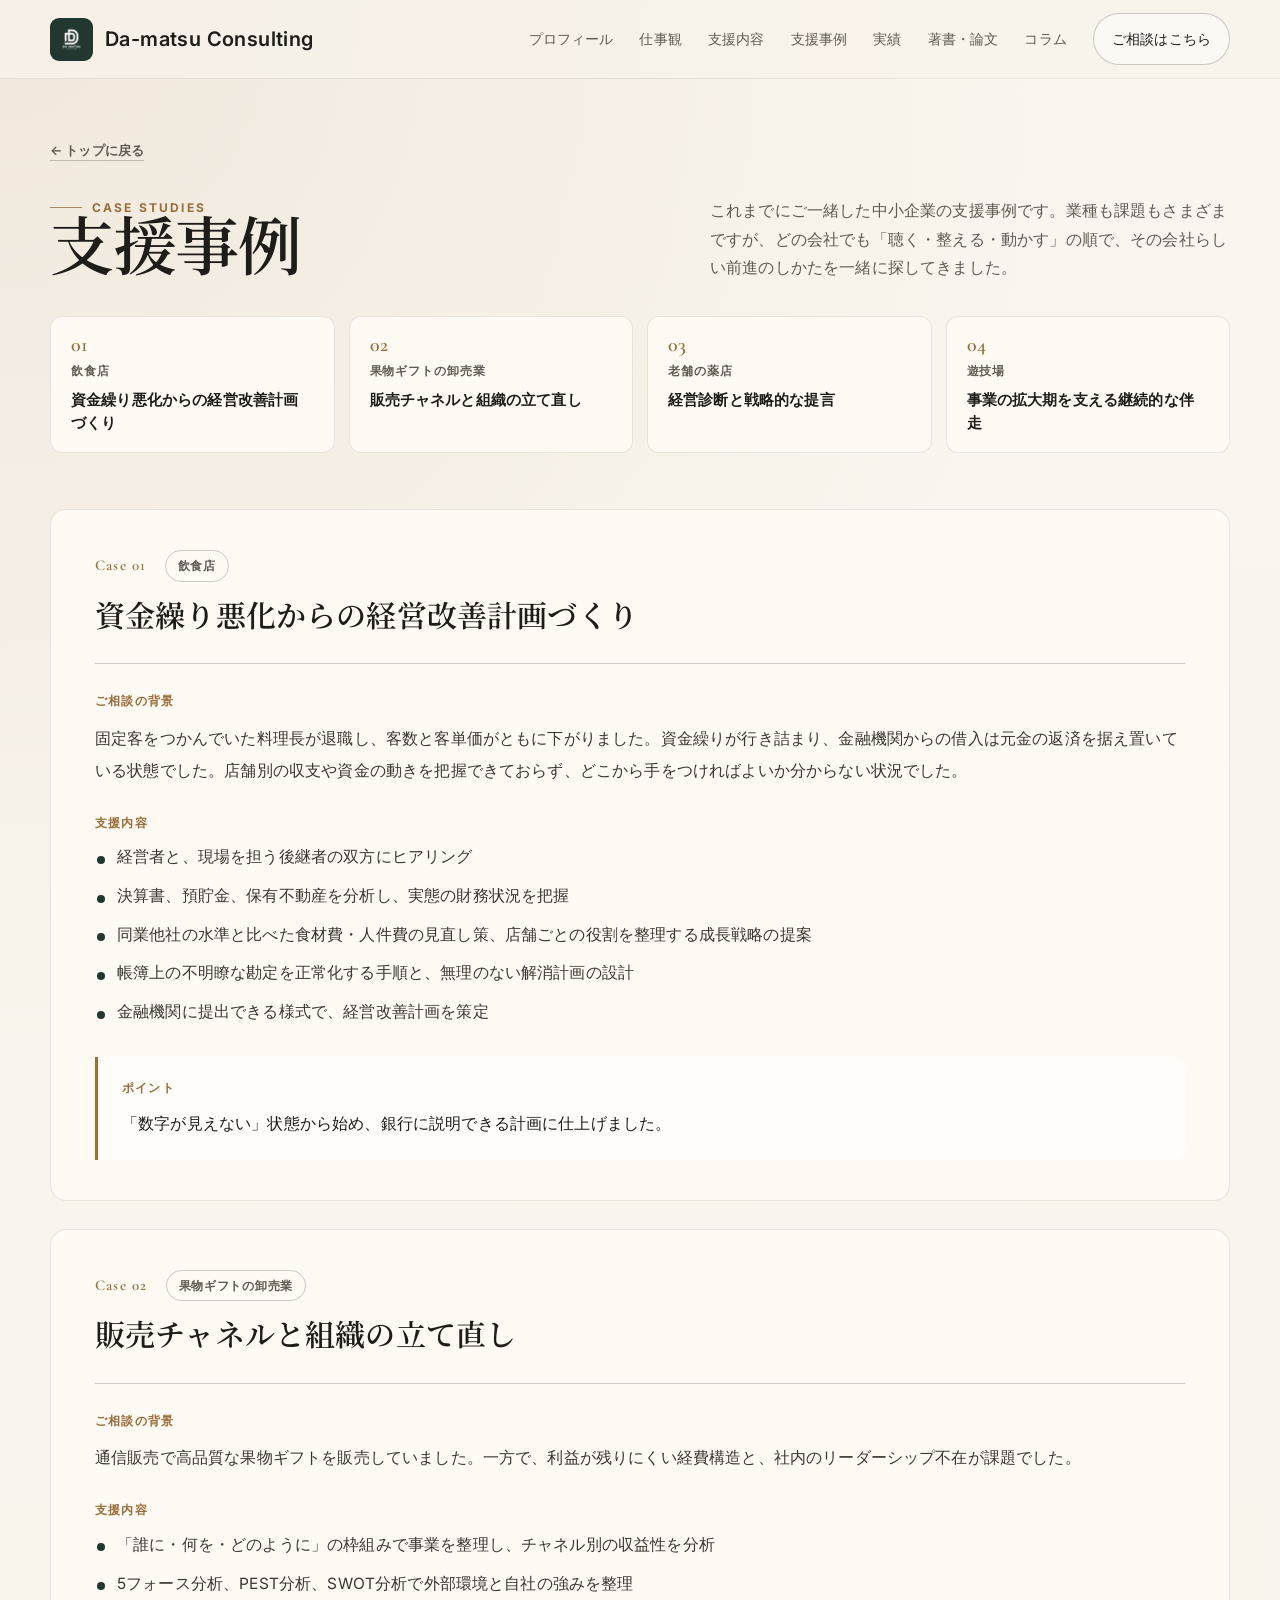
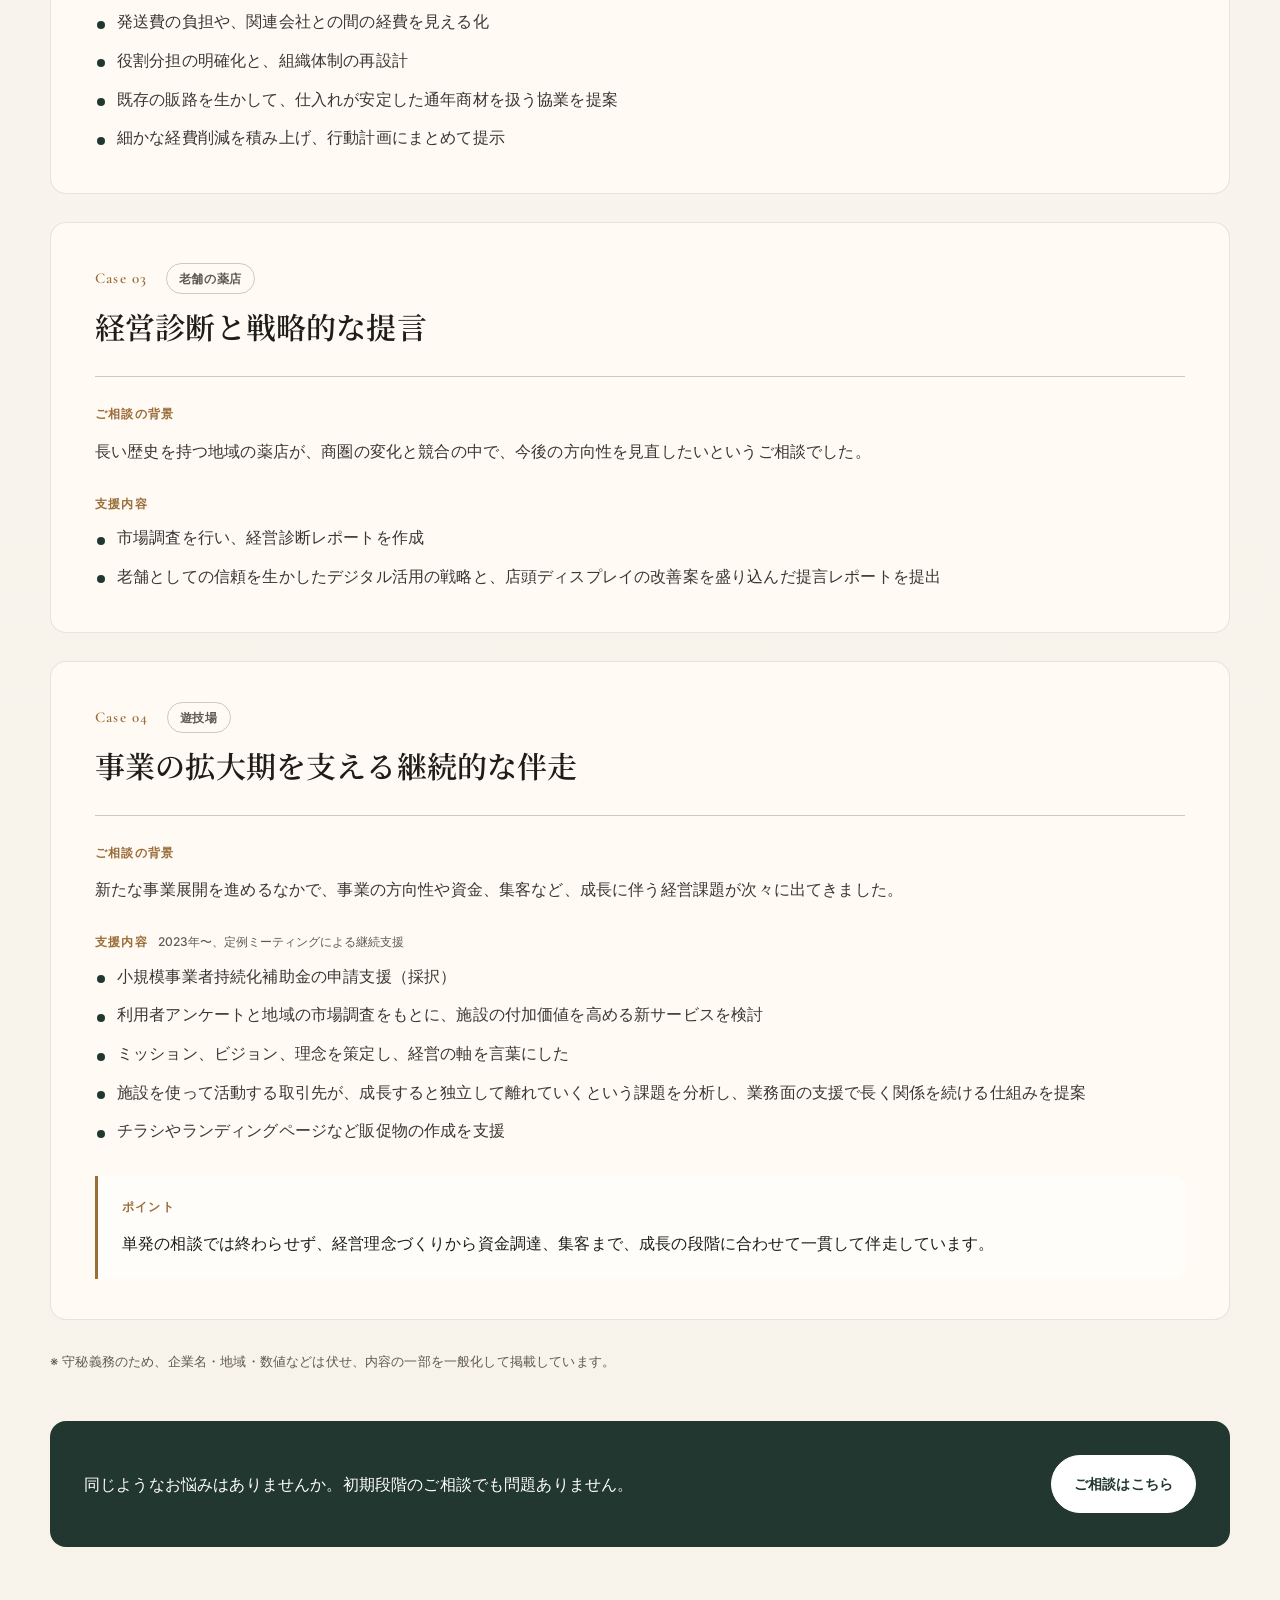
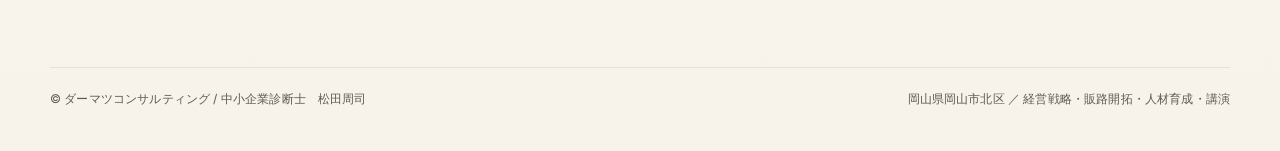
==== commit 78c3f3ee: "事務所情報（岡山市北区）を追加、実績欄をタブ切り替えに変更、冒頭の数字を削除、共有・検索用の設定を追加、ブログ紹介文を修正 Co-Authored-By: Claude Fable 5.2 <nore" ====
--- a/code_sandbox_light_git_bd143990_1787121911/cases.html
+++ b/code_sandbox_light_git_bd143990_1787121911/cases.html
@@ -5,6 +5,19 @@
   <meta name="viewport" content="width=device-width, initial-scale=1.0" />
   <title>支援事例 | ダーマツコンサルティング</title>
   <meta name="description" content="ダーマツコンサルティング 松田周司（中小企業診断士）による中小企業支援の事例。経営改善計画、販売チャネルの見直し、経営診断、継続的な伴走支援などをご紹介します。" />
+  <link rel="canonical" href="https://dmtc-biz.com/cases" />
+  <link rel="icon" type="image/png" href="images/favicon.png" />
+  <link rel="apple-touch-icon" href="images/favicon.png" />
+  <meta property="og:type" content="website" />
+  <meta property="og:site_name" content="ダーマツコンサルティング" />
+  <meta property="og:title" content="支援事例 | ダーマツコンサルティング" />
+  <meta property="og:description" content="ダーマツコンサルティング 松田周司（中小企業診断士）による中小企業支援の事例。経営改善計画、販売チャネルの見直し、経営診断、継続的な伴走支援などをご紹介します。" />
+  <meta property="og:url" content="https://dmtc-biz.com/cases" />
+  <meta property="og:image" content="https://dmtc-biz.com/images/ogp.jpg" />
+  <meta property="og:image:width" content="1200" />
+  <meta property="og:image:height" content="628" />
+  <meta property="og:locale" content="ja_JP" />
+  <meta name="twitter:card" content="summary_large_image" />
   <link rel="preconnect" href="https://fonts.googleapis.com">
   <link rel="preconnect" href="https://fonts.gstatic.com" crossorigin>
   <link href="https://fonts.googleapis.com/css2?family=Cormorant+Garamond:wght@400;500;600;700&family=Inter:wght@400;500;600;700&family=Noto+Serif+JP:wght@500;600;700&display=swap" rel="stylesheet">
@@ -162,7 +175,7 @@
   <footer>
     <div class="wrap footer-inner">
       <span>© ダーマツコンサルティング / <span style="letter-spacing: 0.16px;">中小企業診断士　</span><span style="letter-spacing: 0.01em;">松田周司 </span></span>
-      <span>Strategy / Market Development / Human Development / Seminar</span>
+      <span>岡山県岡山市北区 ／ 経営戦略・販路開拓・人材育成・講演</span>
     </div>
   </footer>
 
